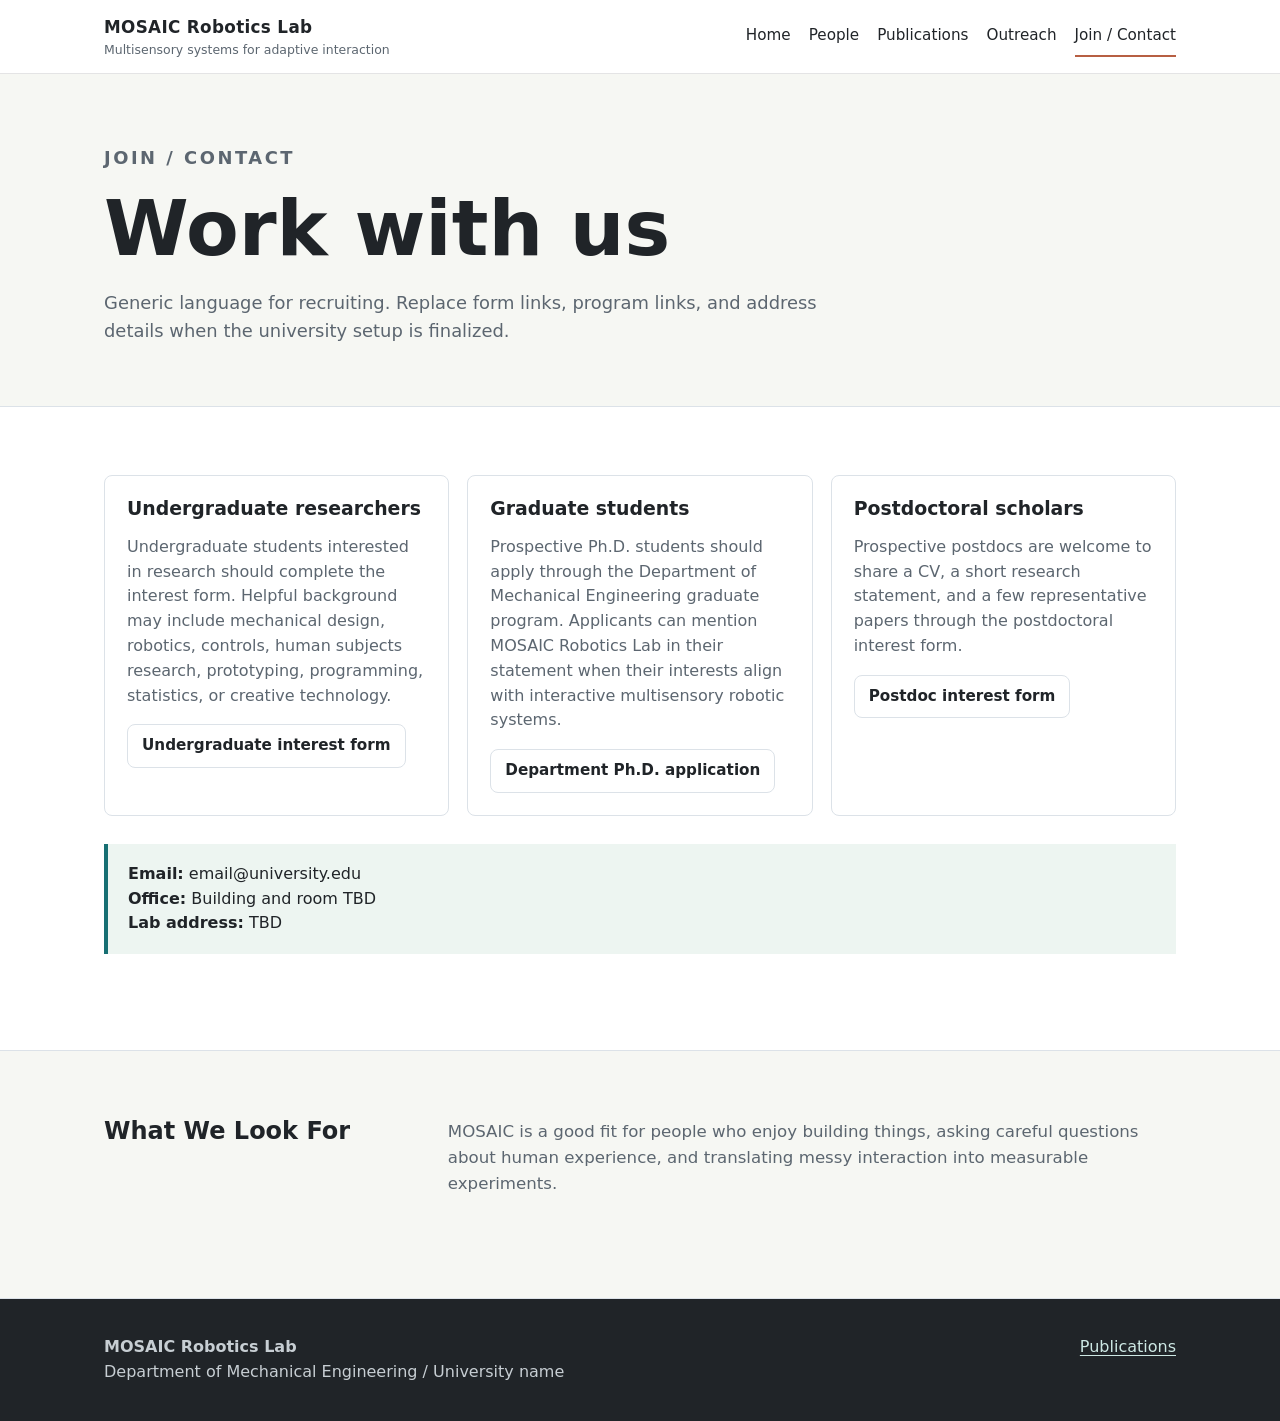
==== join.html @ 9d3522f4 "Initial MOSAIC lab website template" ====
<!doctype html>
<html lang="en">
  <head>
    <meta charset="utf-8">
    <meta name="viewport" content="width=device-width, initial-scale=1">
    <title>Join / Contact / MOSAIC Robotics Lab</title>
    <link rel="stylesheet" href="assets/styles.css">
  </head>
  <body>
    <a class="skip-link" href="#main">Skip to content</a>
    <header class="site-header">
      <div class="nav-shell">
        <a class="brand" href="index.html"><strong>MOSAIC Robotics Lab</strong><span>Multisensory systems for adaptive interaction</span></a>
        <button class="nav-toggle" type="button" aria-label="Toggle navigation" aria-expanded="false" data-nav-toggle>Menu</button>
        <nav class="site-nav" aria-label="Main navigation" data-site-nav>
          <a href="index.html">Home</a>
          <a href="people.html">People</a>
          <a href="publications.html">Publications</a>
          <a href="outreach.html">Outreach</a>
          <a href="join.html" aria-current="page">Join / Contact</a>
        </nav>
      </div>
    </header>
    <main id="main">
      <section class="page-title">
        <div class="section-inner">
          <p class="eyebrow">Join / Contact</p>
          <h1>Work with us</h1>
          <p>Generic language for recruiting. Replace form links, program links, and address details when the university setup is finalized.</p>
        </div>
      </section>
      <section class="content-section">
        <div class="section-inner">
          <div class="grid-3">
            <article class="card">
              <h3>Undergraduate researchers</h3>
              <p>
                Undergraduate students interested in research should complete the interest form.
                Helpful background may include mechanical design, robotics, controls, human subjects research,
                prototyping, programming, statistics, or creative technology.
              </p>
              <a class="button" href="#">Undergraduate interest form</a>
            </article>
            <article class="card">
              <h3>Graduate students</h3>
              <p>
                Prospective Ph.D. students should apply through the Department of Mechanical Engineering graduate program.
                Applicants can mention MOSAIC Robotics Lab in their statement when their interests align with interactive
                multisensory robotic systems.
              </p>
              <a class="button" href="#">Department Ph.D. application</a>
            </article>
            <article class="card">
              <h3>Postdoctoral scholars</h3>
              <p>
                Prospective postdocs are welcome to share a CV, a short research statement, and a few representative papers
                through the postdoctoral interest form.
              </p>
              <a class="button" href="#">Postdoc interest form</a>
            </article>
          </div>
          <div class="callout">
            <strong>Email:</strong> email@university.edu<br>
            <strong>Office:</strong> Building and room TBD<br>
            <strong>Lab address:</strong> TBD
          </div>
        </div>
      </section>
      <section class="content-section wash">
        <div class="section-inner">
          <div class="section-head">
            <h2>What We Look For</h2>
            <p>
              MOSAIC is a good fit for people who enjoy building things, asking careful questions about human experience,
              and translating messy interaction into measurable experiments.
            </p>
          </div>
        </div>
      </section>
    </main>
    <footer class="site-footer"><div class="footer-inner"><p><strong>MOSAIC Robotics Lab</strong><br>Department of Mechanical Engineering / University name</p><p><a href="publications.html">Publications</a></p></div></footer>
    <script src="assets/site.js"></script>
  </body>
</html>
---- assets/styles.css ----
:root {
  --ink: #202428;
  --muted: #5c6670;
  --line: #dce2e8;
  --paper: #ffffff;
  --wash: #f6f7f3;
  --soft: #edf5f1;
  --teal: #176f73;
  --coral: #b75f43;
  --gold: #b9902f;
  --plum: #5f5377;
  --max: 1120px;
  --radius: 8px;
}

* {
  box-sizing: border-box;
}

body {
  margin: 0;
  color: var(--ink);
  background: var(--paper);
  font-family: ui-sans-serif, system-ui, -apple-system, BlinkMacSystemFont, "Segoe UI", sans-serif;
  line-height: 1.55;
}

a {
  color: var(--teal);
  text-decoration-thickness: 1px;
  text-underline-offset: 3px;
}

img {
  max-width: 100%;
  display: block;
}

.skip-link {
  position: absolute;
  left: -999px;
  top: 8px;
  padding: 8px 12px;
  background: var(--paper);
  color: var(--ink);
  border: 1px solid var(--line);
  z-index: 10;
}

.skip-link:focus {
  left: 8px;
}

.site-header {
  position: sticky;
  top: 0;
  z-index: 5;
  border-bottom: 1px solid rgba(32, 36, 40, 0.12);
  background: rgba(255, 255, 255, 0.94);
  backdrop-filter: blur(12px);
}

.nav-shell {
  max-width: var(--max);
  margin: 0 auto;
  padding: 14px 24px;
  display: flex;
  align-items: center;
  justify-content: space-between;
  gap: 24px;
}

.brand {
  display: grid;
  gap: 0;
  color: var(--ink);
  text-decoration: none;
}

.brand strong {
  font-size: 1.05rem;
  letter-spacing: 0.02em;
}

.brand span {
  color: var(--muted);
  font-size: 0.78rem;
}

.nav-toggle {
  display: none;
  min-width: 58px;
  height: 40px;
  border: 1px solid var(--line);
  border-radius: var(--radius);
  background: var(--paper);
  color: var(--ink);
  font: inherit;
  font-weight: 650;
}

.site-nav {
  display: flex;
  align-items: center;
  gap: 18px;
  font-size: 0.95rem;
}

.site-nav a {
  color: var(--ink);
  text-decoration: none;
  padding: 8px 0;
  border-bottom: 2px solid transparent;
}

.site-nav a[aria-current="page"],
.site-nav a:hover {
  border-color: var(--coral);
}

.hero {
  min-height: 620px;
  display: grid;
  align-items: stretch;
  border-bottom: 1px solid var(--line);
  background: var(--wash);
}

.hero-inner {
  max-width: var(--max);
  width: 100%;
  margin: 0 auto;
  padding: 78px 24px 48px;
  display: grid;
  grid-template-columns: minmax(0, 0.92fr) minmax(340px, 1.08fr);
  gap: 42px;
  align-items: center;
}

.eyebrow {
  margin: 0 0 16px;
  color: var(--coral);
  font-weight: 700;
  font-size: 0.78rem;
  text-transform: uppercase;
  letter-spacing: 0.14em;
}

h1,
h2,
h3 {
  line-height: 1.08;
  margin: 0;
  color: var(--ink);
}

h1 {
  font-size: clamp(3rem, 7vw, 6.6rem);
  max-width: 720px;
}

.subtitle {
  margin: 24px 0 0;
  max-width: 650px;
  font-size: clamp(1.05rem, 1.7vw, 1.28rem);
  color: #39424a;
}

.hero-actions,
.link-row {
  display: flex;
  flex-wrap: wrap;
  gap: 10px;
  margin-top: 28px;
}

.button,
.pill-link {
  display: inline-flex;
  align-items: center;
  justify-content: center;
  min-height: 42px;
  padding: 9px 14px;
  border-radius: var(--radius);
  border: 1px solid var(--line);
  background: var(--paper);
  color: var(--ink);
  text-decoration: none;
  font-weight: 650;
  font-size: 0.95rem;
}

.button.primary {
  background: var(--teal);
  color: #ffffff;
  border-color: var(--teal);
}

.button:hover,
.pill-link:hover {
  border-color: var(--teal);
}

.hero-media {
  align-self: stretch;
  min-height: 430px;
  border-radius: var(--radius);
  overflow: hidden;
  border: 1px solid rgba(32, 36, 40, 0.16);
  background: #dfe8e4;
}

.hero-media img {
  width: 100%;
  height: 100%;
  object-fit: cover;
}

.content-section {
  border-bottom: 1px solid var(--line);
}

.content-section.tint {
  background: var(--soft);
}

.content-section.wash {
  background: var(--wash);
}

.section-inner {
  max-width: var(--max);
  margin: 0 auto;
  padding: 68px 24px;
}

.section-head {
  display: grid;
  grid-template-columns: minmax(220px, 0.42fr) 1fr;
  gap: 38px;
  align-items: start;
  margin-bottom: 34px;
}

.section-head p {
  margin: 0;
  color: var(--muted);
  font-size: 1.04rem;
}

.grid-3 {
  display: grid;
  grid-template-columns: repeat(3, minmax(0, 1fr));
  gap: 18px;
}

.grid-2 {
  display: grid;
  grid-template-columns: repeat(2, minmax(0, 1fr));
  gap: 22px;
}

.card {
  border: 1px solid var(--line);
  border-radius: var(--radius);
  background: var(--paper);
  padding: 22px;
}

.card h3 {
  font-size: 1.18rem;
  margin-bottom: 12px;
}

.card p,
.card li {
  color: var(--muted);
}

.card p:last-child {
  margin-bottom: 0;
}

.meta {
  color: var(--muted);
  font-size: 0.92rem;
}

.news-list,
.pub-list {
  display: grid;
  gap: 14px;
  margin: 0;
  padding: 0;
  list-style: none;
}

.news-item,
.publication {
  display: grid;
  grid-template-columns: 130px 1fr;
  gap: 22px;
  padding: 20px 0;
  border-top: 1px solid var(--line);
}

.publication {
  grid-template-columns: 84px 1fr;
}

.pub-title {
  margin: 0 0 6px;
  font-weight: 750;
}

.pub-authors,
.pub-venue {
  margin: 0;
  color: var(--muted);
}

.pub-links {
  display: flex;
  flex-wrap: wrap;
  gap: 8px;
  margin-top: 10px;
}

.tag {
  display: inline-flex;
  align-items: center;
  min-height: 28px;
  padding: 4px 9px;
  border: 1px solid var(--line);
  border-radius: 999px;
  color: var(--muted);
  background: var(--paper);
  font-size: 0.82rem;
  text-decoration: none;
}

.tag.topic-touch {
  border-color: rgba(23, 111, 115, 0.35);
}

.tag.topic-models {
  border-color: rgba(185, 144, 47, 0.42);
}

.tag.topic-design {
  border-color: rgba(183, 95, 67, 0.42);
}

.page-title {
  background: var(--wash);
  border-bottom: 1px solid var(--line);
}

.page-title .section-inner {
  padding-top: 70px;
  padding-bottom: 44px;
}

.page-title h1 {
  font-size: clamp(2.5rem, 6vw, 5rem);
}

.page-title p {
  max-width: 740px;
  color: var(--muted);
  font-size: 1.12rem;
}

.person-grid {
  display: grid;
  grid-template-columns: repeat(3, minmax(0, 1fr));
  gap: 18px;
}

.person-photo,
.image-slot {
  aspect-ratio: 4 / 3;
  border: 1px dashed #aeb8c0;
  border-radius: var(--radius);
  background:
    linear-gradient(135deg, rgba(23, 111, 115, 0.11), rgba(183, 95, 67, 0.12)),
    var(--wash);
  display: grid;
  place-items: center;
  color: var(--muted);
  font-size: 0.9rem;
  text-align: center;
  padding: 16px;
}

.person-card {
  padding: 0;
  overflow: hidden;
}

.person-card .person-body {
  padding: 18px;
}

.person-card h3 {
  margin-bottom: 4px;
}

.filters {
  display: flex;
  gap: 12px;
  align-items: center;
  margin-bottom: 28px;
}

.filters input {
  width: min(460px, 100%);
  min-height: 44px;
  padding: 10px 12px;
  border: 1px solid var(--line);
  border-radius: var(--radius);
  font: inherit;
}

.callout {
  border-left: 4px solid var(--teal);
  background: var(--soft);
  padding: 18px 20px;
  margin: 28px 0;
}

.site-footer {
  background: #202428;
  color: #f4f6f4;
}

.footer-inner {
  max-width: var(--max);
  margin: 0 auto;
  padding: 36px 24px;
  display: grid;
  grid-template-columns: 1fr auto;
  gap: 28px;
  align-items: start;
}

.site-footer a {
  color: #cde8e4;
}

.site-footer p {
  margin: 0;
  color: #c7ced3;
}

@media (max-width: 860px) {
  .nav-toggle {
    display: inline-grid;
    place-items: center;
  }

  .site-nav {
    display: none;
    position: absolute;
    left: 0;
    right: 0;
    top: 69px;
    padding: 12px 24px 18px;
    background: var(--paper);
    border-bottom: 1px solid var(--line);
    box-shadow: 0 18px 24px rgba(32, 36, 40, 0.08);
  }

  .site-nav.is-open {
    display: grid;
  }

  .hero-inner,
  .section-head,
  .grid-2,
  .grid-3,
  .person-grid,
  .footer-inner {
    grid-template-columns: 1fr;
  }

  .hero {
    min-height: auto;
  }

  .hero-inner {
    padding-top: 54px;
  }

  .hero-media {
    min-height: 280px;
  }

  .news-item,
  .publication {
    grid-template-columns: 1fr;
    gap: 8px;
  }
}

@media (max-width: 540px) {
  .nav-shell,
  .section-inner,
  .hero-inner {
    padding-left: 18px;
    padding-right: 18px;
  }

  .section-inner {
    padding-top: 48px;
    padding-bottom: 48px;
  }

  .hero-actions,
  .link-row,
  .filters {
    align-items: stretch;
    flex-direction: column;
  }

  .button,
  .pill-link {
    width: 100%;
  }
}
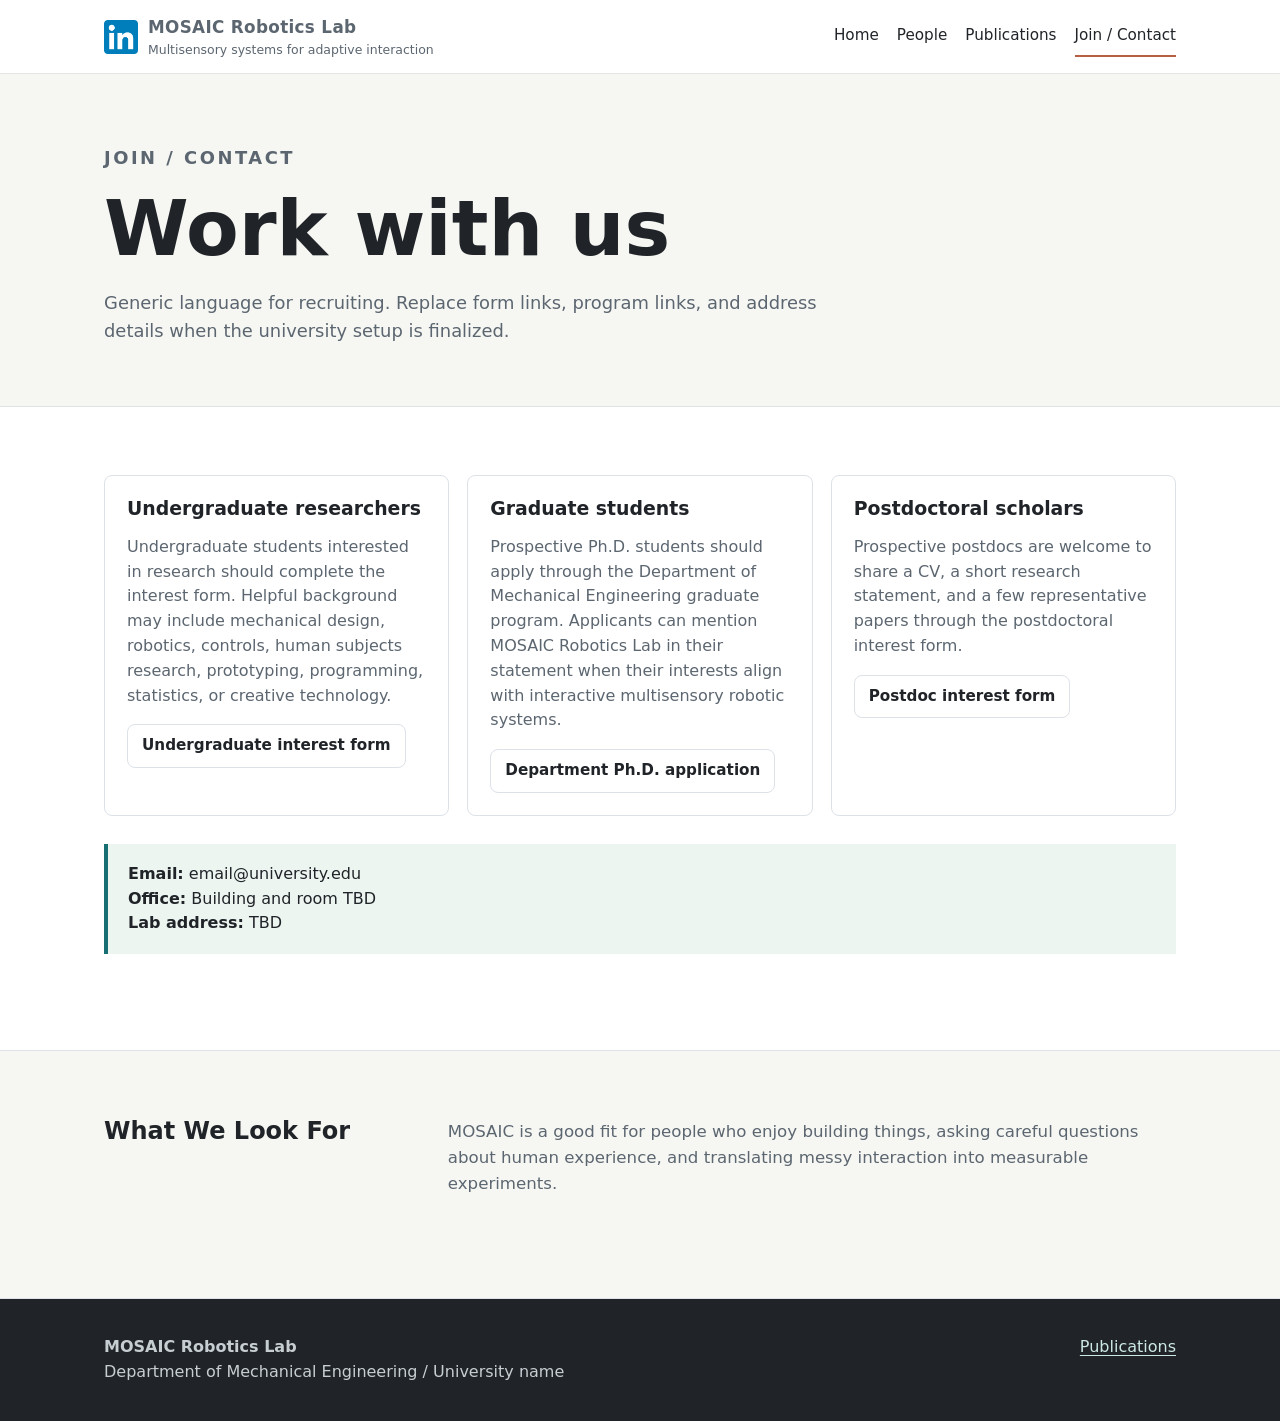
==== commit 25a46252: "Big push to remove placeholders" ====
--- a/join.html
+++ b/join.html
@@ -10,13 +10,18 @@
     <a class="skip-link" href="#main">Skip to content</a>
     <header class="site-header">
       <div class="nav-shell">
-        <a class="brand" href="index.html"><strong>MOSAIC Robotics Lab</strong><span>Multisensory systems for adaptive interaction</span></a>
+        <a class="brand" href="index.html">
+          <img class="brand-mark" src="assets/linked_icon.png" alt="">
+          <span class="brand-text">
+            <strong>MOSAIC Robotics Lab</strong>
+            <span>Multisensory systems for adaptive interaction</span>
+          </span>
+        </a>
         <button class="nav-toggle" type="button" aria-label="Toggle navigation" aria-expanded="false" data-nav-toggle>Menu</button>
         <nav class="site-nav" aria-label="Main navigation" data-site-nav>
           <a href="index.html">Home</a>
           <a href="people.html">People</a>
           <a href="publications.html">Publications</a>
-          <a href="outreach.html">Outreach</a>
           <a href="join.html" aria-current="page">Join / Contact</a>
         </nav>
       </div>
--- a/assets/styles.css
+++ b/assets/styles.css
@@ -71,10 +71,23 @@
 }
 
 .brand {
+  display: inline-flex;
+  align-items: center;
+  gap: 10px;
+  color: var(--ink);
+  text-decoration: none;
+}
+
+.brand-mark {
+  width: 34px;
+  height: 34px;
+  object-fit: contain;
+  flex: 0 0 auto;
+}
+
+.brand-text {
   display: grid;
   gap: 0;
-  color: var(--ink);
-  text-decoration: none;
 }
 
 .brand strong {
@@ -174,6 +187,32 @@
   margin-top: 28px;
 }
 
+.profile-links {
+  align-items: center;
+}
+
+.icon-link {
+  display: inline-grid;
+  place-items: center;
+  width: 44px;
+  height: 44px;
+  border: 1px solid var(--line);
+  border-radius: var(--radius);
+  background: var(--paper);
+  color: var(--ink);
+  text-decoration: none;
+}
+
+.icon-link:hover {
+  border-color: var(--teal);
+}
+
+.icon-link img {
+  width: 24px;
+  height: 24px;
+  object-fit: contain;
+}
+
 .button,
 .pill-link {
   display: inline-flex;
@@ -248,6 +287,15 @@
   font-size: 1.04rem;
 }
 
+.compact-head {
+  display: block;
+  margin-bottom: 12px;
+}
+
+.pub-section-head {
+  margin-top: 46px;
+}
+
 .grid-3 {
   display: grid;
   grid-template-columns: repeat(3, minmax(0, 1fr));
@@ -306,6 +354,35 @@
 
 .publication {
   grid-template-columns: 84px 1fr;
+}
+
+.publication-link {
+  color: var(--ink);
+  text-decoration: none;
+  border: 1px solid var(--line);
+  border-radius: var(--radius);
+  padding: 18px;
+  background: var(--paper);
+  transition: border-color 160ms ease, box-shadow 160ms ease, transform 160ms ease;
+}
+
+.publication-link:hover,
+.publication-link:focus-visible {
+  border-color: rgba(23, 111, 115, 0.5);
+  box-shadow: 0 10px 24px rgba(32, 36, 40, 0.08);
+  transform: translateY(-1px);
+}
+
+.publication-link:focus-visible {
+  outline: 3px solid rgba(23, 111, 115, 0.22);
+  outline-offset: 3px;
+}
+
+.preprint {
+  border: 1px solid var(--line);
+  border-radius: var(--radius);
+  padding: 18px;
+  background: var(--wash);
 }
 
 .pub-title {
@@ -391,6 +468,25 @@
   font-size: 0.9rem;
   text-align: center;
   padding: 16px;
+  overflow: hidden;
+}
+
+.person-photo {
+  aspect-ratio: 1;
+}
+
+.person-photo img,
+.image-slot img {
+  width: 100%;
+  height: 100%;
+  object-fit: cover;
+}
+
+.image-slot:has(img),
+.person-photo:has(img) {
+  border-color: transparent;
+  padding: 0;
+  background: var(--wash);
 }
 
 .person-card {
@@ -404,6 +500,10 @@
 
 .person-card h3 {
   margin-bottom: 4px;
+}
+
+.person-profile-links {
+  margin-top: 14px;
 }
 
 .filters {
@@ -523,6 +623,11 @@
     flex-direction: column;
   }
 
+  .profile-links {
+    align-items: center;
+    flex-direction: row;
+  }
+
   .button,
   .pill-link {
     width: 100%;
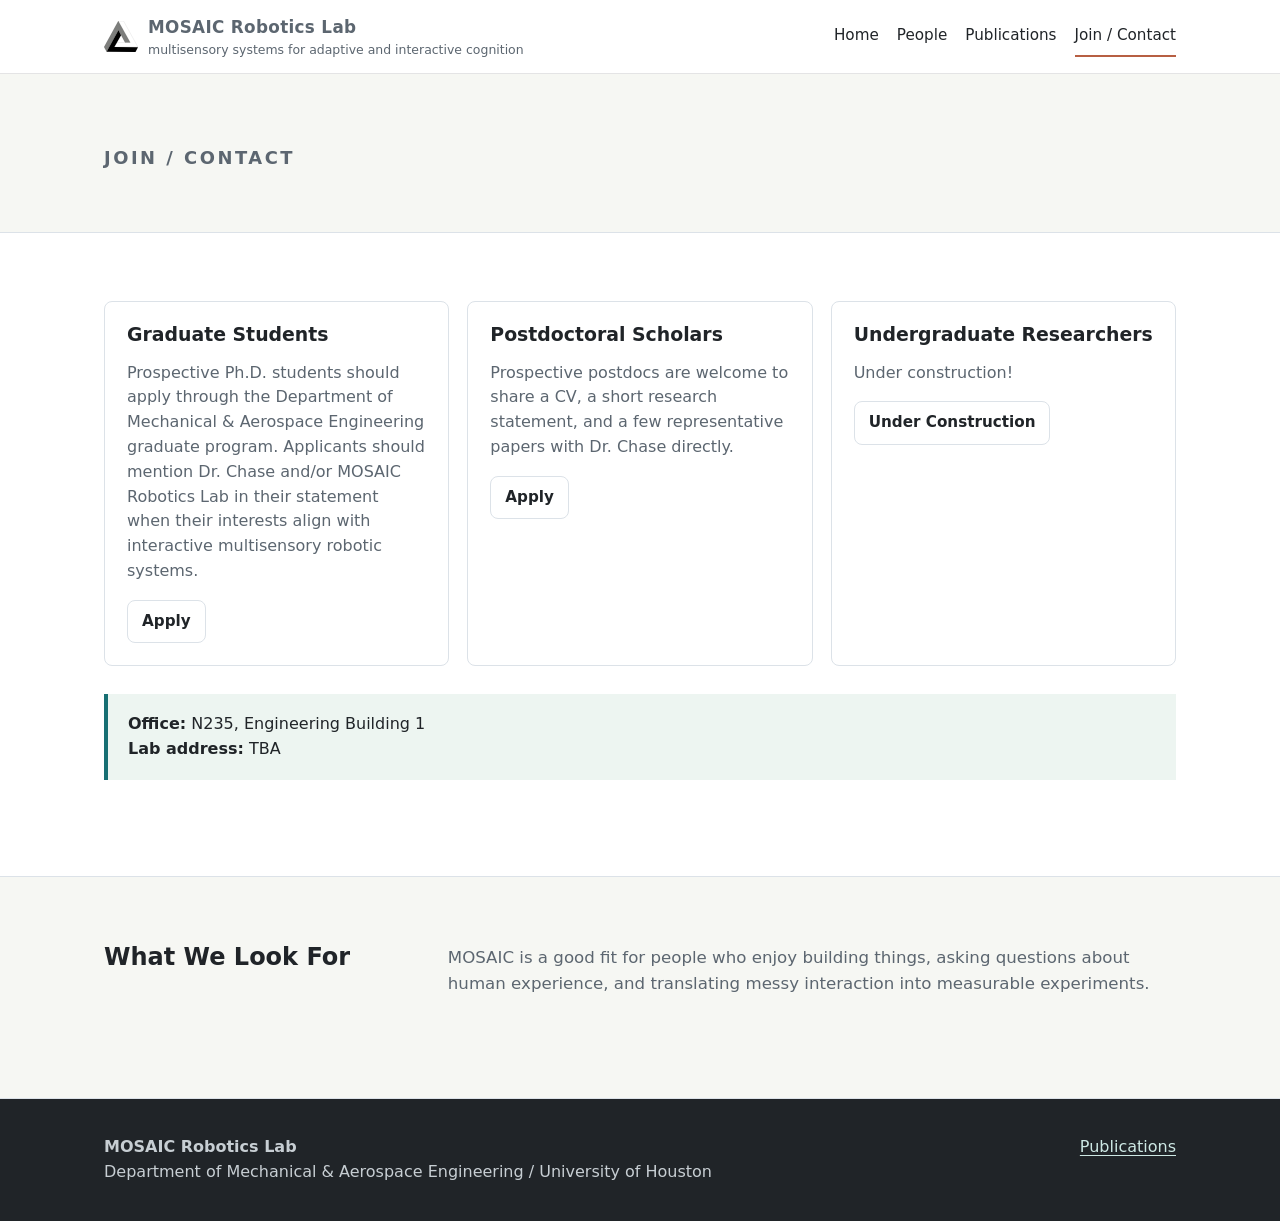
==== commit 677d3f1f: "Initial Updates Home page, publication links, contact page to link Graduate applications, postdoc em" ====
--- a/join.html
+++ b/join.html
@@ -11,10 +11,10 @@
     <header class="site-header">
       <div class="nav-shell">
         <a class="brand" href="index.html">
-          <img class="brand-mark" src="assets/linked_icon.png" alt="">
+          <img class="brand-mark" src="assets/penrose.svg" alt="">
           <span class="brand-text">
             <strong>MOSAIC Robotics Lab</strong>
-            <span>Multisensory systems for adaptive interaction</span>
+            <span>multisensory systems for adaptive and interactive cognition</span>
           </span>
         </a>
         <button class="nav-toggle" type="button" aria-label="Toggle navigation" aria-expanded="false" data-nav-toggle>Menu</button>
@@ -30,44 +30,40 @@
       <section class="page-title">
         <div class="section-inner">
           <p class="eyebrow">Join / Contact</p>
-          <h1>Work with us</h1>
-          <p>Generic language for recruiting. Replace form links, program links, and address details when the university setup is finalized.</p>
+<!--           <h1>Join / Contact / Visit Us</h1>
+          <p>See below on how to get involved.</p> -->
         </div>
       </section>
       <section class="content-section">
         <div class="section-inner">
           <div class="grid-3">
             <article class="card">
-              <h3>Undergraduate researchers</h3>
+              <h3>Graduate Students</h3>
               <p>
-                Undergraduate students interested in research should complete the interest form.
-                Helpful background may include mechanical design, robotics, controls, human subjects research,
-                prototyping, programming, statistics, or creative technology.
+                Prospective Ph.D. students should apply through the Department of Mechanical & Aerospace Engineering graduate program. Applicants should mention Dr. Chase and/or MOSAIC Robotics Lab in their statement when their interests align with interactive multisensory robotic systems.
               </p>
-              <a class="button" href="#">Undergraduate interest form</a>
+              <a class="button" href="https://www.me.uh.edu/graduate/application">Apply</a>
             </article>
             <article class="card">
-              <h3>Graduate students</h3>
+              <h3>Postdoctoral Scholars</h3>
               <p>
-                Prospective Ph.D. students should apply through the Department of Mechanical Engineering graduate program.
-                Applicants can mention MOSAIC Robotics Lab in their statement when their interests align with interactive
-                multisensory robotic systems.
+                Prospective postdocs are welcome to share a CV, a short research statement, and a few representative papers with Dr. Chase directly.
               </p>
-              <a class="button" href="#">Department Ph.D. application</a>
+              <a class="button" href="mailto:echase@uh.edu">Apply</a>
             </article>
             <article class="card">
-              <h3>Postdoctoral scholars</h3>
+              <h3>Undergraduate Researchers</h3>
               <p>
-                Prospective postdocs are welcome to share a CV, a short research statement, and a few representative papers
-                through the postdoctoral interest form.
+                Under construction!
+                <!-- Undergraduate students interested in research should complete the interest form. Helpful background may include mechanical design, prototyping, programming, robotics, controls, human subjects research, statistics, or creative technology. -->
               </p>
-              <a class="button" href="#">Postdoc interest form</a>
+              <a class="button" href="#">Under Construction</a>
             </article>
           </div>
           <div class="callout">
-            <strong>Email:</strong> email@university.edu<br>
-            <strong>Office:</strong> Building and room TBD<br>
-            <strong>Lab address:</strong> TBD
+            <!-- <strong>Email:</strong> email@university.edu<br> -->
+            <strong>Office:</strong> N235, Engineering Building 1 <br>
+            <strong>Lab address:</strong> TBA
           </div>
         </div>
       </section>
@@ -76,14 +72,13 @@
           <div class="section-head">
             <h2>What We Look For</h2>
             <p>
-              MOSAIC is a good fit for people who enjoy building things, asking careful questions about human experience,
-              and translating messy interaction into measurable experiments.
+              MOSAIC is a good fit for people who enjoy building things, asking questions about human experience, and translating messy interaction into measurable experiments.
             </p>
           </div>
         </div>
       </section>
     </main>
-    <footer class="site-footer"><div class="footer-inner"><p><strong>MOSAIC Robotics Lab</strong><br>Department of Mechanical Engineering / University name</p><p><a href="publications.html">Publications</a></p></div></footer>
+    <footer class="site-footer"><div class="footer-inner"><p><strong>MOSAIC Robotics Lab</strong><br>Department of Mechanical & Aerospace Engineering / University of Houston</p><p><a href="publications.html">Publications</a></p></div></footer>
     <script src="assets/site.js"></script>
   </body>
 </html>
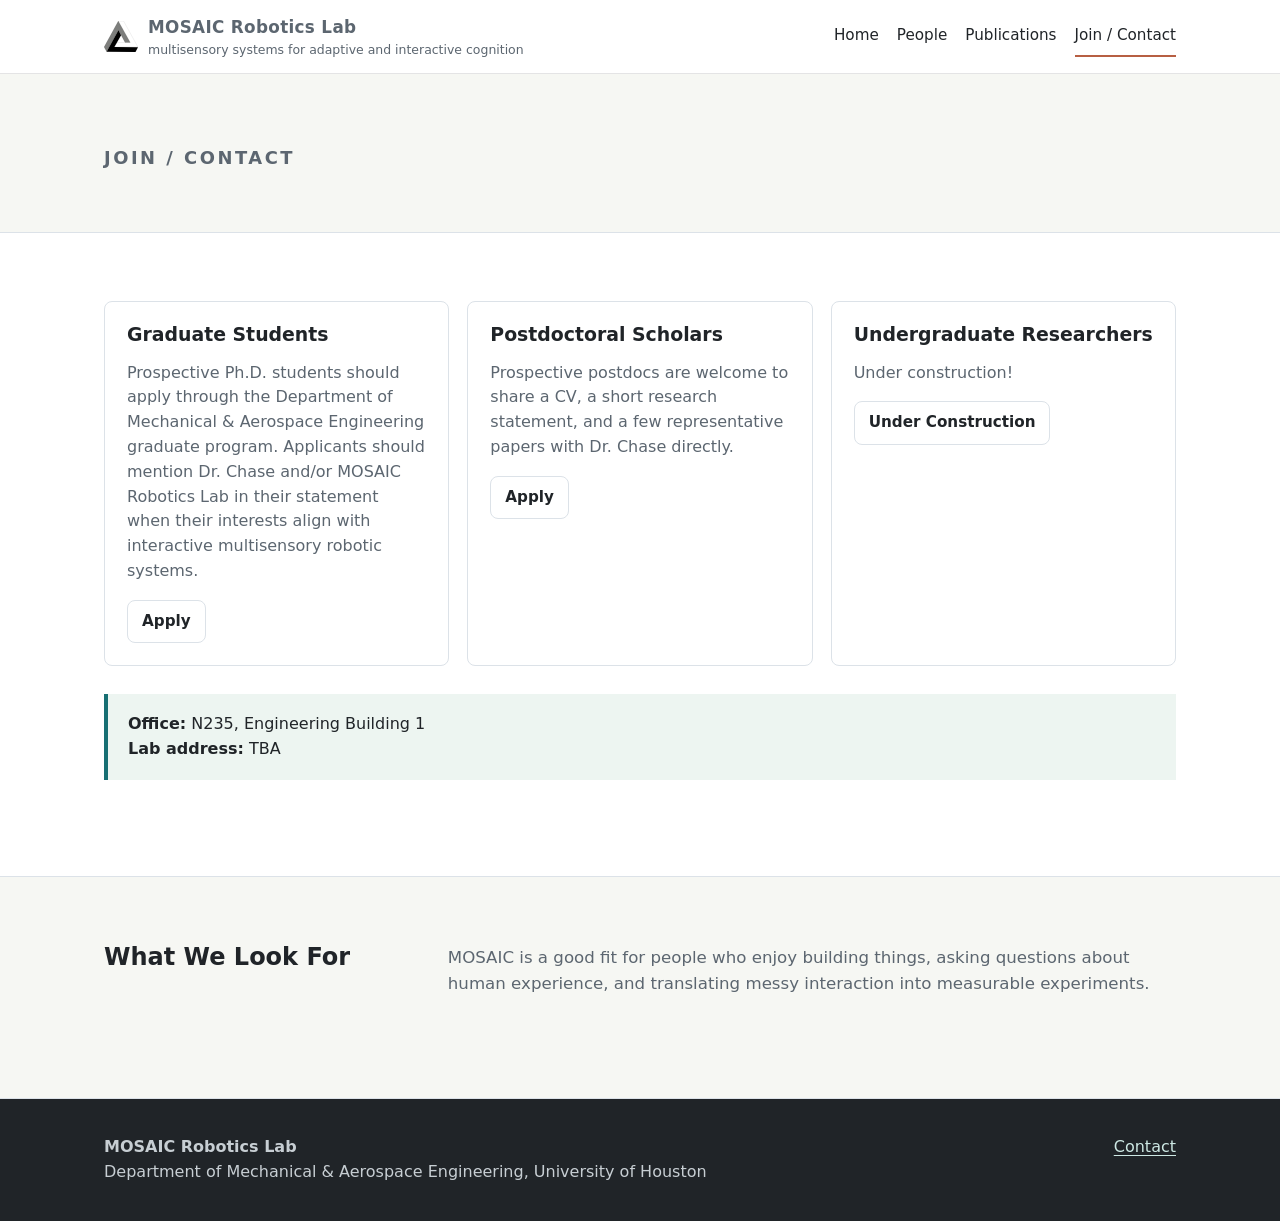
==== commit 73c64513: "grouped header/footer updates" ====
--- a/join.html
+++ b/join.html
@@ -4,28 +4,12 @@
     <meta charset="utf-8">
     <meta name="viewport" content="width=device-width, initial-scale=1">
     <title>Join / Contact / MOSAIC Robotics Lab</title>
+    <link rel="icon" type="image/svg+xml" href="assets/penrose.svg">
     <link rel="stylesheet" href="assets/styles.css">
   </head>
   <body>
-    <a class="skip-link" href="#main">Skip to content</a>
-    <header class="site-header">
-      <div class="nav-shell">
-        <a class="brand" href="index.html">
-          <img class="brand-mark" src="assets/penrose.svg" alt="">
-          <span class="brand-text">
-            <strong>MOSAIC Robotics Lab</strong>
-            <span>multisensory systems for adaptive and interactive cognition</span>
-          </span>
-        </a>
-        <button class="nav-toggle" type="button" aria-label="Toggle navigation" aria-expanded="false" data-nav-toggle>Menu</button>
-        <nav class="site-nav" aria-label="Main navigation" data-site-nav>
-          <a href="index.html">Home</a>
-          <a href="people.html">People</a>
-          <a href="publications.html">Publications</a>
-          <a href="join.html" aria-current="page">Join / Contact</a>
-        </nav>
-      </div>
-    </header>
+    <!-- Shared header and navigation are rendered by assets/site.js. -->
+    <header class="site-header" data-site-header></header>
     <main id="main">
       <section class="page-title">
         <div class="section-inner">
@@ -78,7 +62,8 @@
         </div>
       </section>
     </main>
-    <footer class="site-footer"><div class="footer-inner"><p><strong>MOSAIC Robotics Lab</strong><br>Department of Mechanical & Aerospace Engineering / University of Houston</p><p><a href="publications.html">Publications</a></p></div></footer>
+    <!-- Shared footer is rendered by assets/site.js. -->
+    <footer class="site-footer" data-site-footer></footer>
     <script src="assets/site.js"></script>
   </body>
 </html>
